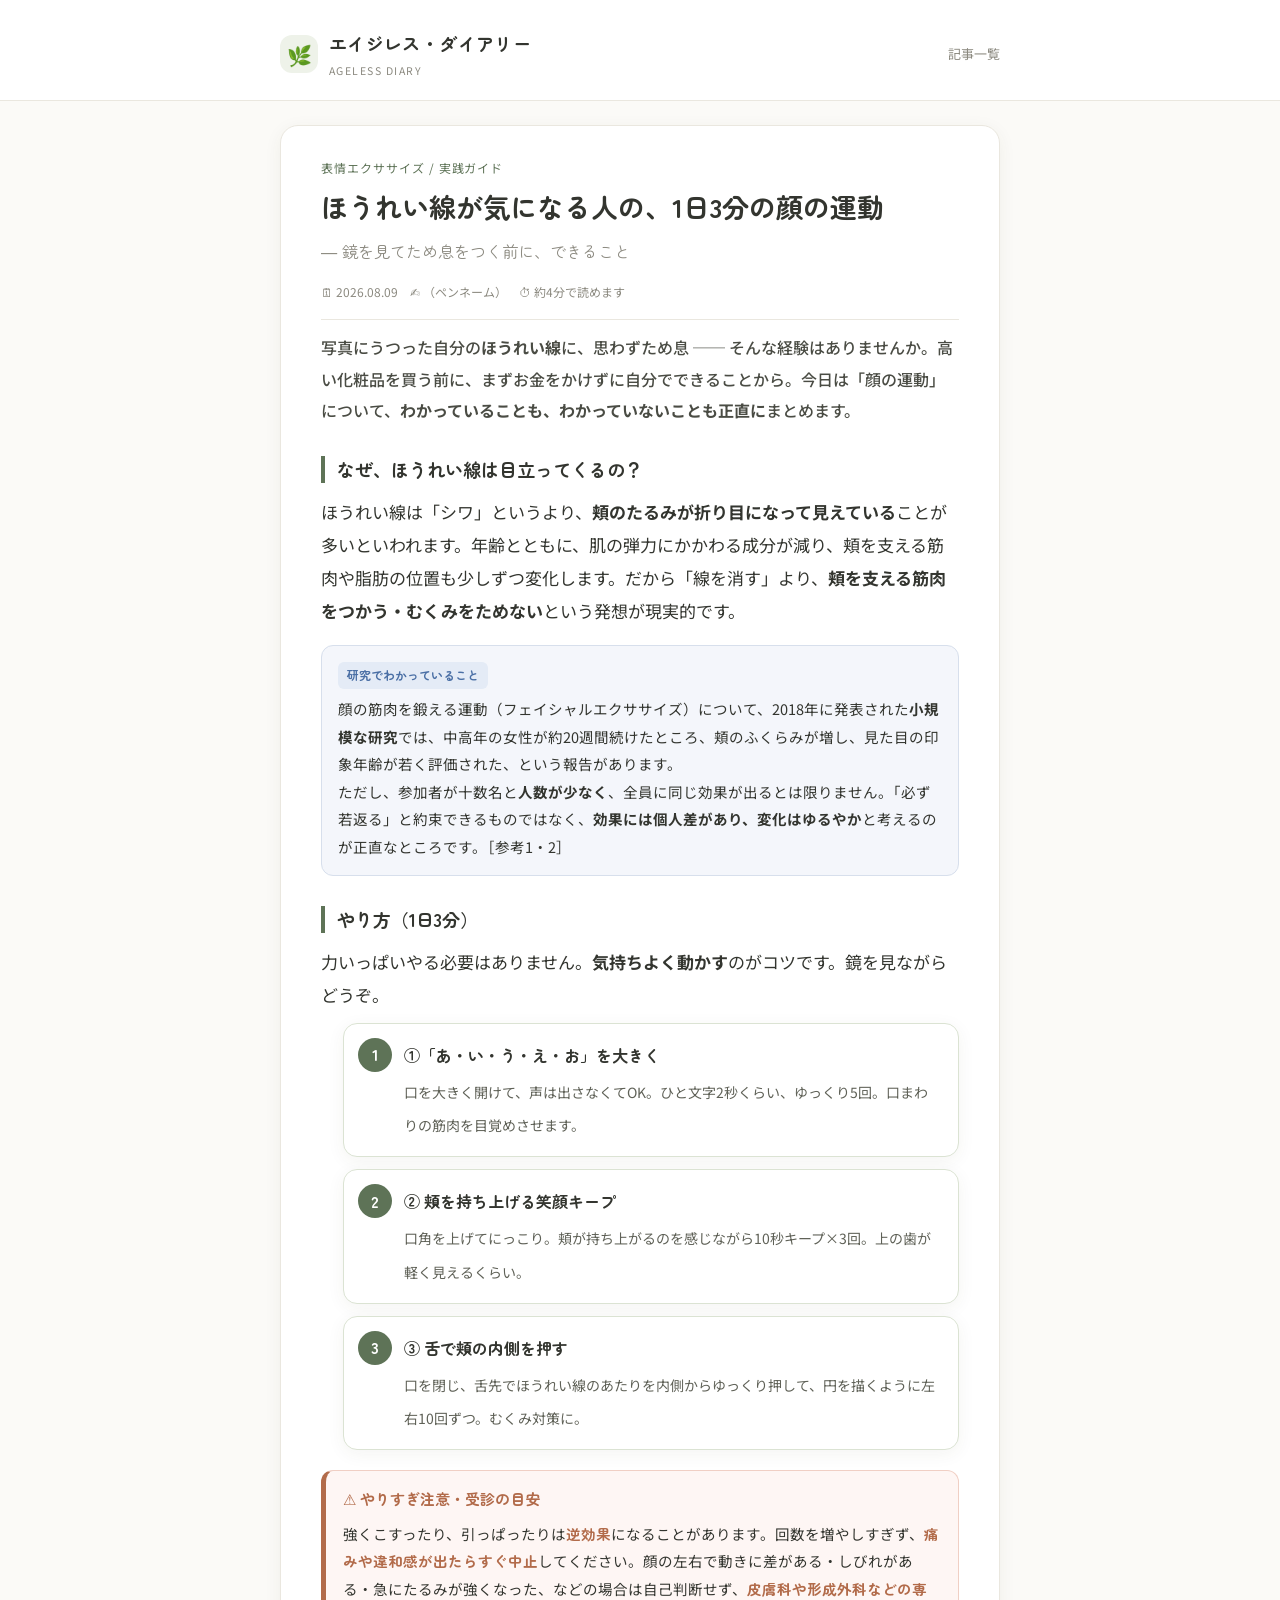
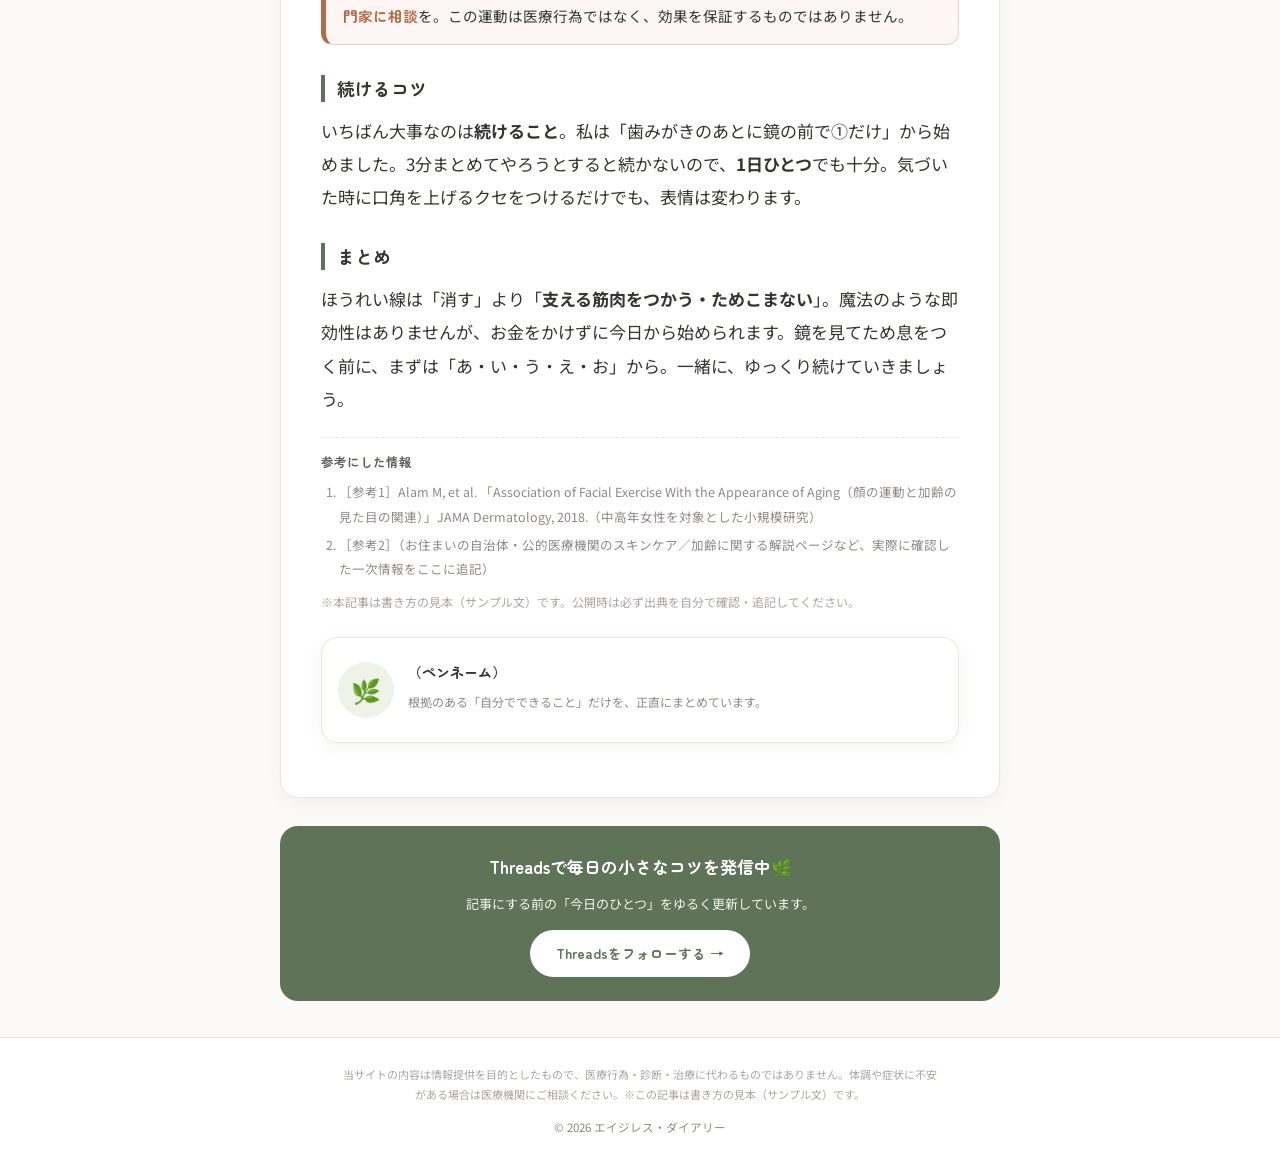
==== houreisen-exercise.html @ 45f68509 "Add Ageless Diary site (info-first anti-aging, affiliate off pre-approval) Co-Authored-By: Claude Op" ====
<!DOCTYPE html>
<html lang="ja">
<head>
<meta charset="UTF-8">
<meta name="viewport" content="width=device-width, initial-scale=1.0">
<!-- これは「書き方の見本」です。中身は差し替え前提のサンプルです。 -->
<title>ほうれい線が気になる人の、1日3分の顔の運動 ｜ エイジレス・ダイアリー</title>
<meta name="description" content="ほうれい線が気になる方へ。表情筋を動かす簡単な運動のやり方を、研究でわかっていること・限界・やりすぎの注意まで正直にまとめました。1日3分から。">
<link rel="preconnect" href="https://fonts.googleapis.com">
<link href="https://fonts.googleapis.com/css2?family=Zen+Maru+Gothic:wght@400;500;700&family=Noto+Sans+JP:wght@400;500;700&display=swap" rel="stylesheet">
<link rel="stylesheet" href="assets/style.css">
</head>
<body>

<header class="site-head">
  <div class="wrap">
    <a class="brand" href="index.html">
      <span class="mark">🌿</span>
      <span class="name">エイジレス・ダイアリー<small>AGELESS DIARY</small></span>
    </a>
    <nav class="nav"><a href="index.html">記事一覧</a></nav>
  </div>
</header>

<main class="wrap">
  <article class="article">
    <div class="kicker">表情エクササイズ / 実践ガイド</div>
    <h1>ほうれい線が気になる人の、1日3分の顔の運動<br><small style="font-size:.6em;color:#8C8A80;font-weight:400">― 鏡を見てため息をつく前に、できること</small></h1>
    <div class="byline">
      <span>🗓 2026.08.09</span>
      <span>✍ （ペンネーム）</span>
      <span>⏱ 約4分で読めます</span>
    </div>

    <p class="lead">写真にうつった自分の<b>ほうれい線</b>に、思わずため息 ── そんな経験はありませんか。高い化粧品を買う前に、まずお金をかけずに自分でできることから。今日は「顔の運動」について、<b>わかっていることも、わかっていないことも正直に</b>まとめます。</p>

    <h2>なぜ、ほうれい線は目立ってくるの？</h2>
    <p>ほうれい線は「シワ」というより、<b>頬のたるみが折り目になって見えている</b>ことが多いといわれます。年齢とともに、肌の弾力にかかわる成分が減り、頬を支える筋肉や脂肪の位置も少しずつ変化します。だから「線を消す」より、<b>頬を支える筋肉をつかう・むくみをためない</b>という発想が現実的です。</p>

    <div class="evidence">
      <span class="lb">研究でわかっていること</span><br>
      顔の筋肉を鍛える運動（フェイシャルエクササイズ）について、2018年に発表された<b>小規模な研究</b>では、中高年の女性が約20週間続けたところ、頬のふくらみが増し、見た目の印象年齢が若く評価された、という報告があります。<br>
      ただし、参加者が十数名と<b>人数が少なく</b>、全員に同じ効果が出るとは限りません。「必ず若返る」と約束できるものではなく、<b>効果には個人差があり、変化はゆるやか</b>と考えるのが正直なところです。［参考1・2］
    </div>

    <h2>やり方（1日3分）</h2>
    <p>力いっぱいやる必要はありません。<b>気持ちよく動かす</b>のがコツです。鏡を見ながらどうぞ。</p>
    <ol class="steps">
      <li><b>①「あ・い・う・え・お」を大きく</b><span class="cnt">口を大きく開けて、声は出さなくてOK。ひと文字2秒くらい、ゆっくり5回。口まわりの筋肉を目覚めさせます。</span></li>
      <li><b>② 頬を持ち上げる笑顔キープ</b><span class="cnt">口角を上げてにっこり。頬が持ち上がるのを感じながら10秒キープ×3回。上の歯が軽く見えるくらい。</span></li>
      <li><b>③ 舌で頬の内側を押す</b><span class="cnt">口を閉じ、舌先でほうれい線のあたりを内側からゆっくり押して、円を描くように左右10回ずつ。むくみ対策に。</span></li>
    </ol>

    <div class="caution">
      <div class="ttl">⚠ やりすぎ注意・受診の目安</div>
      強くこすったり、引っぱったりは<b>逆効果</b>になることがあります。回数を増やしすぎず、<b>痛みや違和感が出たらすぐ中止</b>してください。顔の左右で動きに差がある・しびれがある・急にたるみが強くなった、などの場合は自己判断せず、<b>皮膚科や形成外科などの専門家に相談</b>を。この運動は医療行為ではなく、効果を保証するものではありません。
    </div>

    <h2>続けるコツ</h2>
    <p>いちばん大事なのは<b>続けること</b>。私は「歯みがきのあとに鏡の前で①だけ」から始めました。3分まとめてやろうとすると続かないので、<b>1日ひとつ</b>でも十分。気づいた時に口角を上げるクセをつけるだけでも、表情は変わります。</p>

    <h2>まとめ</h2>
    <p>ほうれい線は「消す」より「<b>支える筋肉をつかう・ためこまない</b>」。魔法のような即効性はありませんが、お金をかけずに今日から始められます。鏡を見てため息をつく前に、まずは「あ・い・う・え・お」から。一緒に、ゆっくり続けていきましょう。</p>

    <!-- ▼ 楽天リンクは審査前のため「オフ」にしています（審査通過後に有効化）▼
    <div class="pr-banner"><b>PR</b>：以下は楽天アフィリエイトのリンクを含みます。無くても運動は実践できます。あくまで「あると続けやすい」道具の紹介です。</div>
    <div class="product">
      <div class="head">
        <div class="thumb" style="display:grid;place-items:center;font-size:34px;color:#5E7357">🪞</div>
        <div class="meta">
          <h4>（サンプル）卓上ミラー／かっさプレート など</h4>
          <div class="price">1,000円<span style="font-size:.6em;font-weight:400">前後（掲載時点・楽天市場）</span></div>
        </div>
      </div>
      <a class="cta" href="#（ここに楽天アフィリエイトのリンクを貼る）" target="_blank" rel="nofollow noopener sponsored">楽天市場で見る</a>
      <div class="disc">※価格・在庫は変動します。無くても方法は実践できます。</div>
    </div>
    ▲ ここまで楽天リンク（審査通過後に有効化）▲ -->

    <div class="source">
      <b>参考にした情報</b>
      <ol>
        <li>［参考1］Alam M, et al. 「Association of Facial Exercise With the Appearance of Aging（顔の運動と加齢の見た目の関連）」JAMA Dermatology, 2018.（中高年女性を対象とした小規模研究）</li>
        <li>［参考2］（お住まいの自治体・公的医療機関のスキンケア／加齢に関する解説ページなど、実際に確認した一次情報をここに追記）</li>
      </ol>
      <p style="margin-top:8px;color:#A8A69C;font-size:12px">※本記事は書き方の見本（サンプル文）です。公開時は必ず出典を自分で確認・追記してください。</p>
    </div>

    <div class="author">
      <div class="av">🌿</div>
      <div class="t">
        <b>（ペンネーム）</b>
        <p>根拠のある「自分でできること」だけを、正直にまとめています。</p>
      </div>
    </div>
  </article>

  <div class="follow">
    <h3>Threadsで毎日の小さなコツを発信中🌿</h3>
    <p>記事にする前の「今日のひとつ」をゆるく更新しています。</p>
    <a href="https://www.threads.net/" target="_blank" rel="noopener">Threadsをフォローする →</a>
  </div>
</main>

<footer class="site-foot">
  <div class="wrap">
    <p class="disc">当サイトの内容は情報提供を目的としたもので、医療行為・診断・治療に代わるものではありません。体調や症状に不安がある場合は医療機関にご相談ください。※この記事は書き方の見本（サンプル文）です。</p>
    <p>© <span id="yr"></span> エイジレス・ダイアリー</p>
  </div>
</footer>
<script>document.getElementById('yr').textContent=new Date().getFullYear();</script>
</body>
</html>
---- assets/style.css ----
/* =========================================================
   Ageless Diary ― 共有スタイル
   政治・経済のポートフォリオとは意図的に別デザイン（分離）
   ブランド色を変えたい場合は下の :root の変数だけ触ればOK
   ========================================================= */
:root{
  --bg:#FBFAF7; --surface:#FFFFFF; --ink:#33352F; --muted:#8C8A80;
  --sage:#5E7357; --sage-soft:#EEF2E9; --sage-line:#DBE3D3;
  --line:#EAE7DF; --gold:#B79B5B; --pr:#B26B4A;
  --disp:'Zen Maru Gothic',system-ui,sans-serif;
  --body:'Noto Sans JP',system-ui,sans-serif;
  --shadow:0 4px 18px rgba(60,60,40,.06);
}
*{margin:0;padding:0;box-sizing:border-box;-webkit-tap-highlight-color:transparent}
html{scroll-behavior:smooth}
/* シニア層が読みやすいよう本文は大きめ・行間ゆったり・高コントラスト */
body{font-family:var(--body);background:var(--bg);color:var(--ink);line-height:1.95;font-size:17px}
a{color:var(--sage);text-decoration:none}
img{max-width:100%;display:block}
.wrap{max-width:760px;margin:0 auto;padding:0 20px}

/* ---- ヘッダー ---- */
.site-head{padding:26px 0 18px;border-bottom:1px solid var(--line);background:var(--surface)}
.site-head .wrap{display:flex;align-items:center;justify-content:space-between;gap:16px;flex-wrap:wrap}
.brand{display:flex;align-items:center;gap:11px}
.brand .mark{width:38px;height:38px;border-radius:12px;background:var(--sage-soft);
  display:grid;place-items:center;font-size:20px;flex:0 0 38px}
.brand .name{font-family:var(--disp);font-weight:700;font-size:18px;letter-spacing:.02em;color:var(--ink)}
.brand .name small{display:block;font-family:var(--body);font-weight:400;font-size:10.5px;color:var(--muted);letter-spacing:.14em}
.nav{display:flex;gap:18px;font-size:13px;color:var(--muted)}
.nav a{color:var(--muted)}
.nav a:hover{color:var(--sage)}

/* ---- ヒーロー ---- */
.hero{background:linear-gradient(180deg,var(--sage-soft),var(--bg));padding:44px 0 40px;text-align:center}
.hero h1{font-family:var(--disp);font-weight:700;font-size:clamp(22px,5.4vw,30px);line-height:1.5;letter-spacing:.02em}
.hero p{color:#5f6157;font-size:14px;margin-top:12px;line-height:1.9}
.hero .pill{display:inline-block;margin-top:16px;font-size:12px;color:var(--sage);
  background:var(--surface);border:1px solid var(--sage-line);border-radius:99px;padding:5px 15px}

/* ---- セクション見出し ---- */
.sec{padding:34px 0}
.sec-h{font-family:var(--disp);font-weight:700;font-size:16px;letter-spacing:.06em;color:var(--ink);
  display:flex;align-items:center;gap:10px;margin-bottom:16px}
.sec-h::after{content:"";flex:1;height:1px;background:var(--line)}

/* ---- 記事カード一覧 ---- */
.cards{display:grid;grid-template-columns:1fr;gap:16px}
@media(min-width:600px){.cards{grid-template-columns:1fr 1fr}}
.card{background:var(--surface);border:1px solid var(--line);border-radius:16px;overflow:hidden;box-shadow:var(--shadow);
  display:flex;flex-direction:column;transition:transform .15s,box-shadow .15s}
.card:hover{transform:translateY(-2px);box-shadow:0 8px 24px rgba(60,60,40,.1)}
.card .ph{aspect-ratio:16/9;background:var(--sage-soft);display:grid;place-items:center;color:var(--sage);font-size:30px}
.card .ph img{width:100%;height:100%;object-fit:cover}
.card .c{padding:15px 16px 17px}
.card .tag{display:inline-block;font-size:10.5px;color:var(--sage);background:var(--sage-soft);
  border-radius:6px;padding:2px 8px;letter-spacing:.04em}
.card h3{font-family:var(--disp);font-weight:700;font-size:15px;line-height:1.55;margin:9px 0 6px;color:var(--ink)}
.card p{font-size:12.5px;color:var(--muted);line-height:1.75;display:-webkit-box;-webkit-line-clamp:2;-webkit-box-orient:vertical;overflow:hidden}
.card .date{font-size:11px;color:#B4B2A8;margin-top:9px}

/* ---- 記事本文 ---- */
.article{background:var(--surface);border:1px solid var(--line);border-radius:18px;box-shadow:var(--shadow);
  padding:30px clamp(20px,5vw,40px);margin:24px 0}
.article .kicker{font-size:12px;color:var(--sage);letter-spacing:.08em}
.article h1{font-family:var(--disp);font-weight:700;font-size:clamp(21px,4.6vw,27px);line-height:1.5;margin:8px 0 12px}
.article .byline{font-size:12px;color:var(--muted);display:flex;gap:12px;flex-wrap:wrap;border-bottom:1px solid var(--line);padding-bottom:16px;margin-bottom:8px}
.article h2{font-family:var(--disp);font-weight:700;font-size:18px;margin:30px 0 10px;padding-left:12px;border-left:4px solid var(--sage);line-height:1.5}
.article h3{font-family:var(--disp);font-weight:700;font-size:15.5px;margin:22px 0 8px;color:var(--sage)}
.article p{margin:12px 0}
.article ul,.article ol{margin:12px 0 12px 22px}
.article li{margin:5px 0}
.article img.hero-img{border-radius:14px;margin:18px 0}
.article .lead{font-size:16px;color:#4a4c44;font-weight:500}

/* ---- PR / 法令バナー ---- */
.pr-banner{background:#FBF1EA;border:1px solid #EAD3C4;color:#9A5A3C;border-radius:12px;
  padding:11px 15px;font-size:12.5px;line-height:1.8;margin:16px 0}
.pr-banner b{color:var(--pr)}
.note-box{background:var(--sage-soft);border:1px solid var(--sage-line);border-radius:12px;
  padding:13px 16px;font-size:12.5px;color:#4f6148;line-height:1.85;margin:16px 0}
.note-box b{color:var(--sage)}

/* ---- 手順ステップ（エクササイズ等）---- */
.steps{list-style:none;margin:18px 0;counter-reset:step}
.steps li{position:relative;background:var(--surface);border:1px solid var(--sage-line);border-radius:14px;
  padding:16px 18px 16px 60px;margin:12px 0;counter-increment:step;box-shadow:var(--shadow)}
.steps li::before{content:counter(step);position:absolute;left:14px;top:14px;width:34px;height:34px;
  background:var(--sage);color:#fff;border-radius:50%;display:grid;place-items:center;
  font-family:var(--disp);font-weight:700;font-size:16px}
.steps li b{font-family:var(--disp);display:block;margin-bottom:3px;font-size:16px}
.steps li .cnt{font-size:14px;color:#5f6157}

/* ---- エビデンス・出典 ---- */
.evidence{background:#F4F6FB;border:1px solid #D7DFEC;border-radius:12px;padding:14px 16px;margin:18px 0;font-size:14.5px;line-height:1.9}
.evidence .lb{display:inline-block;font-family:var(--disp);font-weight:700;font-size:12px;color:#4A6FA5;
  background:#E4EBF6;border-radius:6px;padding:2px 9px;margin-bottom:6px}
.source{font-size:12.5px;color:var(--muted);border-top:1px dashed var(--line);margin-top:22px;padding-top:12px}
.source b{color:#5f6157;font-family:var(--disp)}
.source ol{margin:6px 0 0 18px}
.source li{margin:4px 0}

/* ---- 医療の注意（受診目安・やりすぎ注意）---- */
.caution{background:#FEF6F4;border:1px solid #F0CFC4;border-left:5px solid var(--pr);border-radius:12px;
  padding:14px 17px;margin:20px 0;font-size:14.5px;line-height:1.9}
.caution b{color:var(--pr);font-family:var(--disp)}
.caution .ttl{display:flex;align-items:center;gap:8px;font-family:var(--disp);font-weight:700;color:var(--pr);font-size:15px;margin-bottom:6px}

/* ---- 商品ボックス（楽天リンク）---- */
.product{border:1px solid var(--sage-line);border-radius:16px;padding:16px;margin:20px 0;background:#FCFDFB}
.product .head{display:flex;gap:14px}
.product .thumb{width:96px;height:96px;flex:0 0 96px;border-radius:12px;object-fit:cover;background:var(--sage-soft)}
.product .meta h4{font-family:var(--disp);font-weight:700;font-size:14.5px;line-height:1.5}
.product .meta .price{font-family:var(--disp);font-weight:700;font-size:19px;color:var(--pr);margin-top:6px}
.product .meta .stars{color:var(--gold);font-size:13px;margin-top:4px}
.product .cta{display:block;text-align:center;margin-top:14px;font-family:var(--disp);font-weight:700;font-size:14px;
  color:#fff;background:linear-gradient(135deg,#6E8465,var(--sage));border-radius:99px;padding:12px;letter-spacing:.04em}
.product .cta:hover{filter:brightness(1.05)}
.product .disc{font-size:10.5px;color:var(--muted);text-align:center;margin-top:8px}

/* ---- 著者/プロフィール ---- */
.author{display:flex;gap:14px;align-items:center;background:var(--surface);border:1px solid var(--line);
  border-radius:16px;padding:16px;margin:24px 0;box-shadow:var(--shadow)}
.author .av{width:56px;height:56px;border-radius:50%;background:var(--sage-soft);flex:0 0 56px;display:grid;place-items:center;font-size:24px}
.author .t b{font-family:var(--disp);font-size:14px}
.author .t p{font-size:12px;color:var(--muted);margin-top:3px}

/* ---- CTA帯（プロフ導線）---- */
.follow{background:var(--sage);color:#fff;border-radius:18px;padding:24px;text-align:center;margin:28px 0}
.follow h3{font-family:var(--disp);font-weight:700;font-size:17px}
.follow p{font-size:13px;opacity:.92;margin:8px 0 14px}
.follow a{display:inline-block;background:#fff;color:var(--sage);font-family:var(--disp);font-weight:700;
  font-size:13.5px;border-radius:99px;padding:10px 26px}

/* ---- フッター ---- */
.site-foot{border-top:1px solid var(--line);background:var(--surface);padding:26px 0;margin-top:36px;
  text-align:center;font-size:11.5px;color:var(--muted);line-height:1.9}
.site-foot a{color:var(--muted)}
.site-foot .disc{max-width:600px;margin:0 auto 12px;font-size:11px;color:#A8A69C}
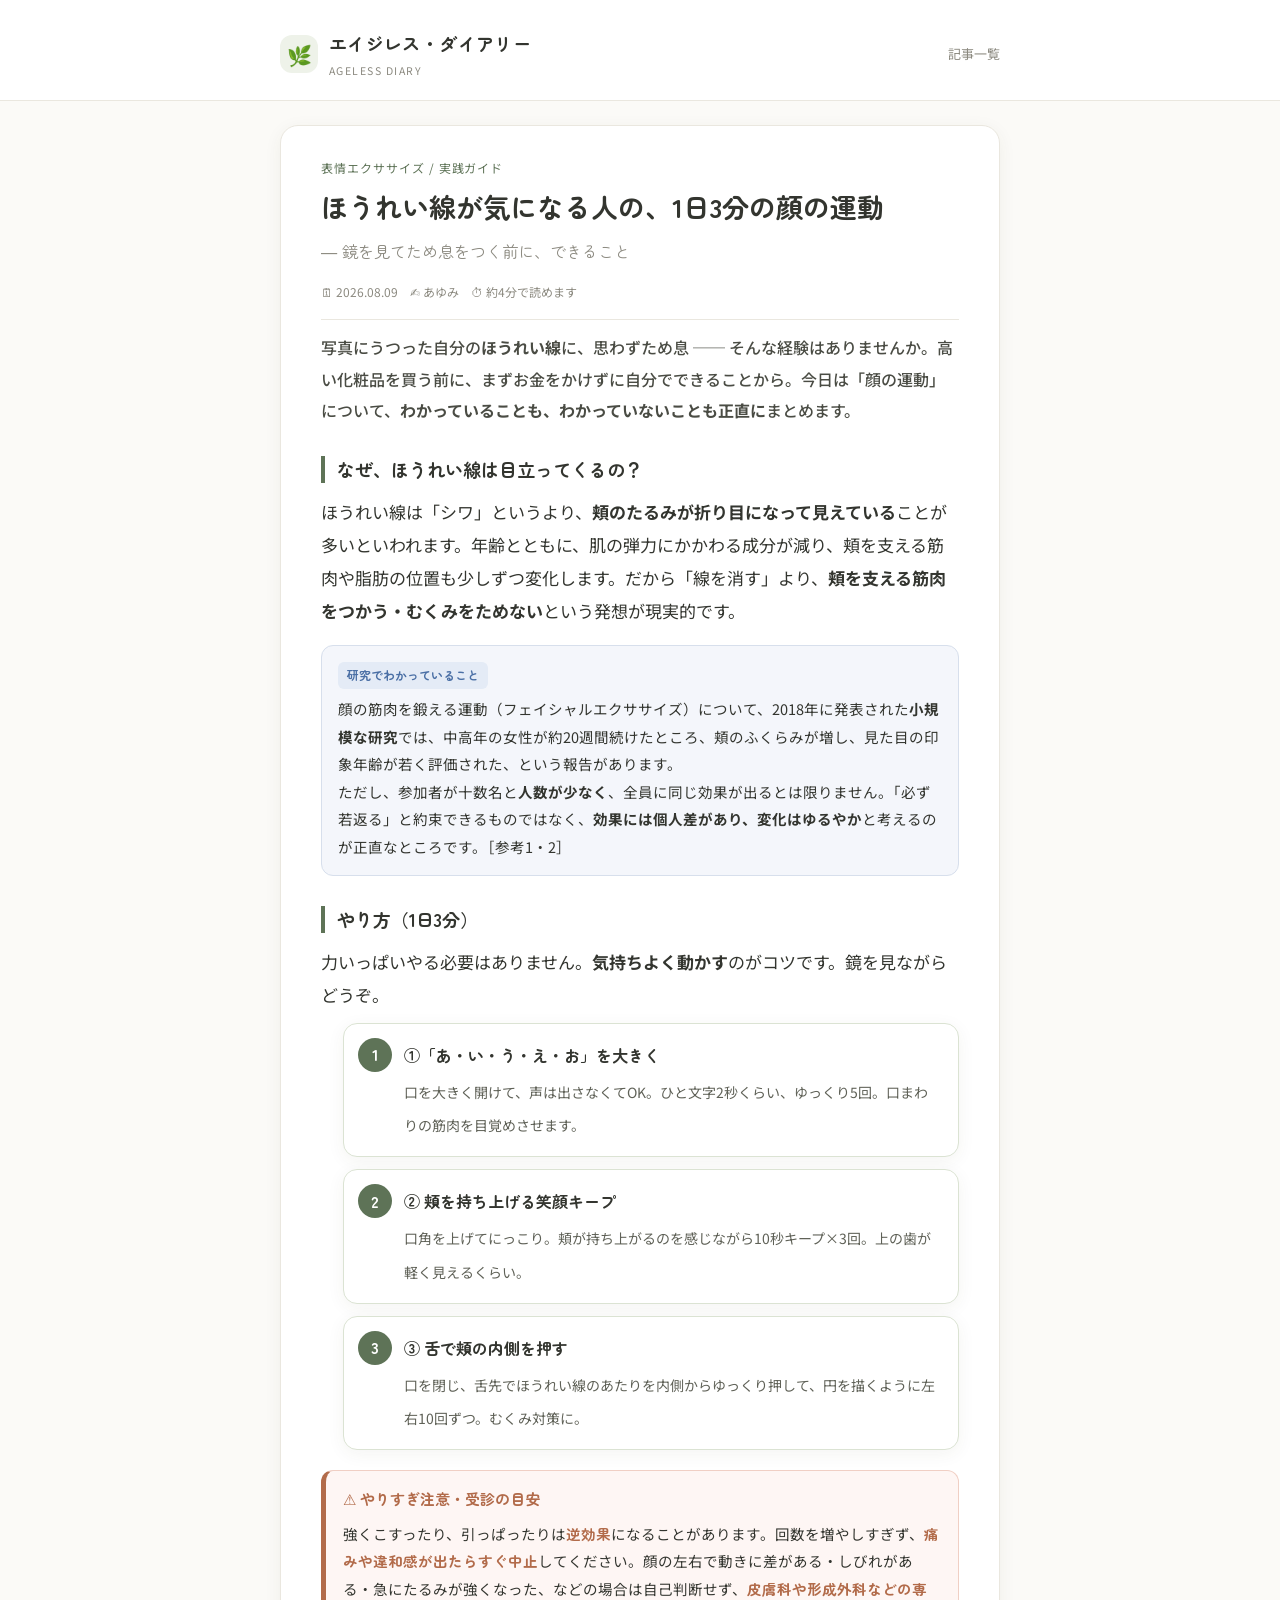
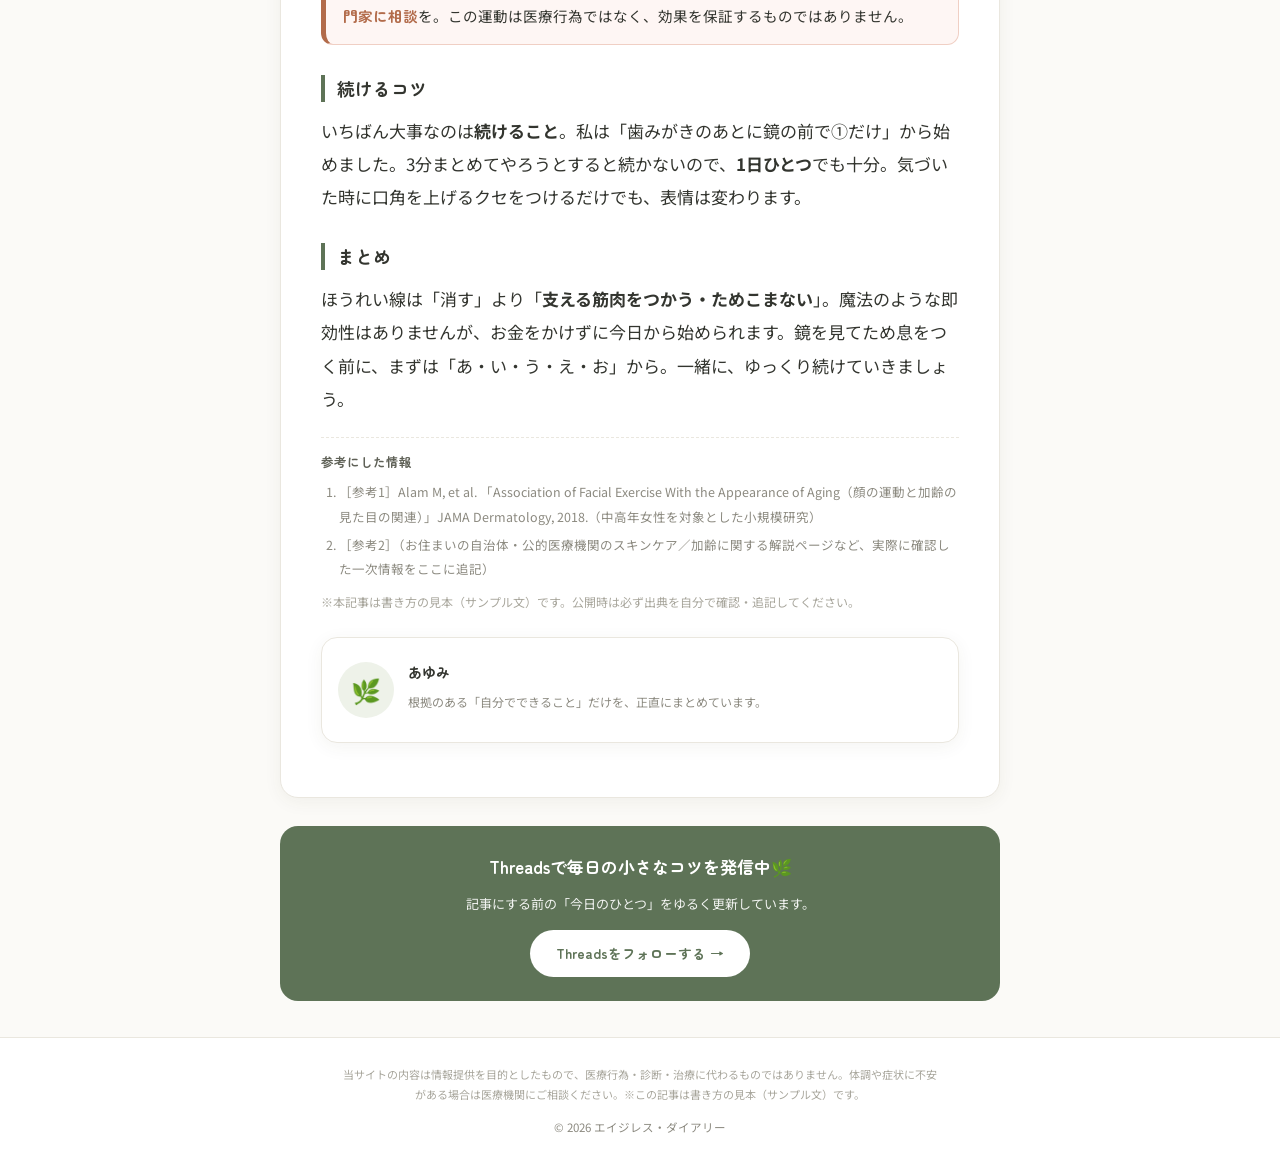
==== commit ece0a0a8: "Set pen name to あゆみ Co-Authored-By: Claude Opus 4.8 <noreply@anthropic.com> Claude-Session: https://" ====
--- a/houreisen-exercise.html
+++ b/houreisen-exercise.html
@@ -28,7 +28,7 @@
     <h1>ほうれい線が気になる人の、1日3分の顔の運動<br><small style="font-size:.6em;color:#8C8A80;font-weight:400">― 鏡を見てため息をつく前に、できること</small></h1>
     <div class="byline">
       <span>🗓 2026.08.09</span>
-      <span>✍ （ペンネーム）</span>
+      <span>✍ あゆみ</span>
       <span>⏱ 約4分で読めます</span>
     </div>
 
@@ -89,7 +89,7 @@
     <div class="author">
       <div class="av">🌿</div>
       <div class="t">
-        <b>（ペンネーム）</b>
+        <b>あゆみ</b>
         <p>根拠のある「自分でできること」だけを、正直にまとめています。</p>
       </div>
     </div>
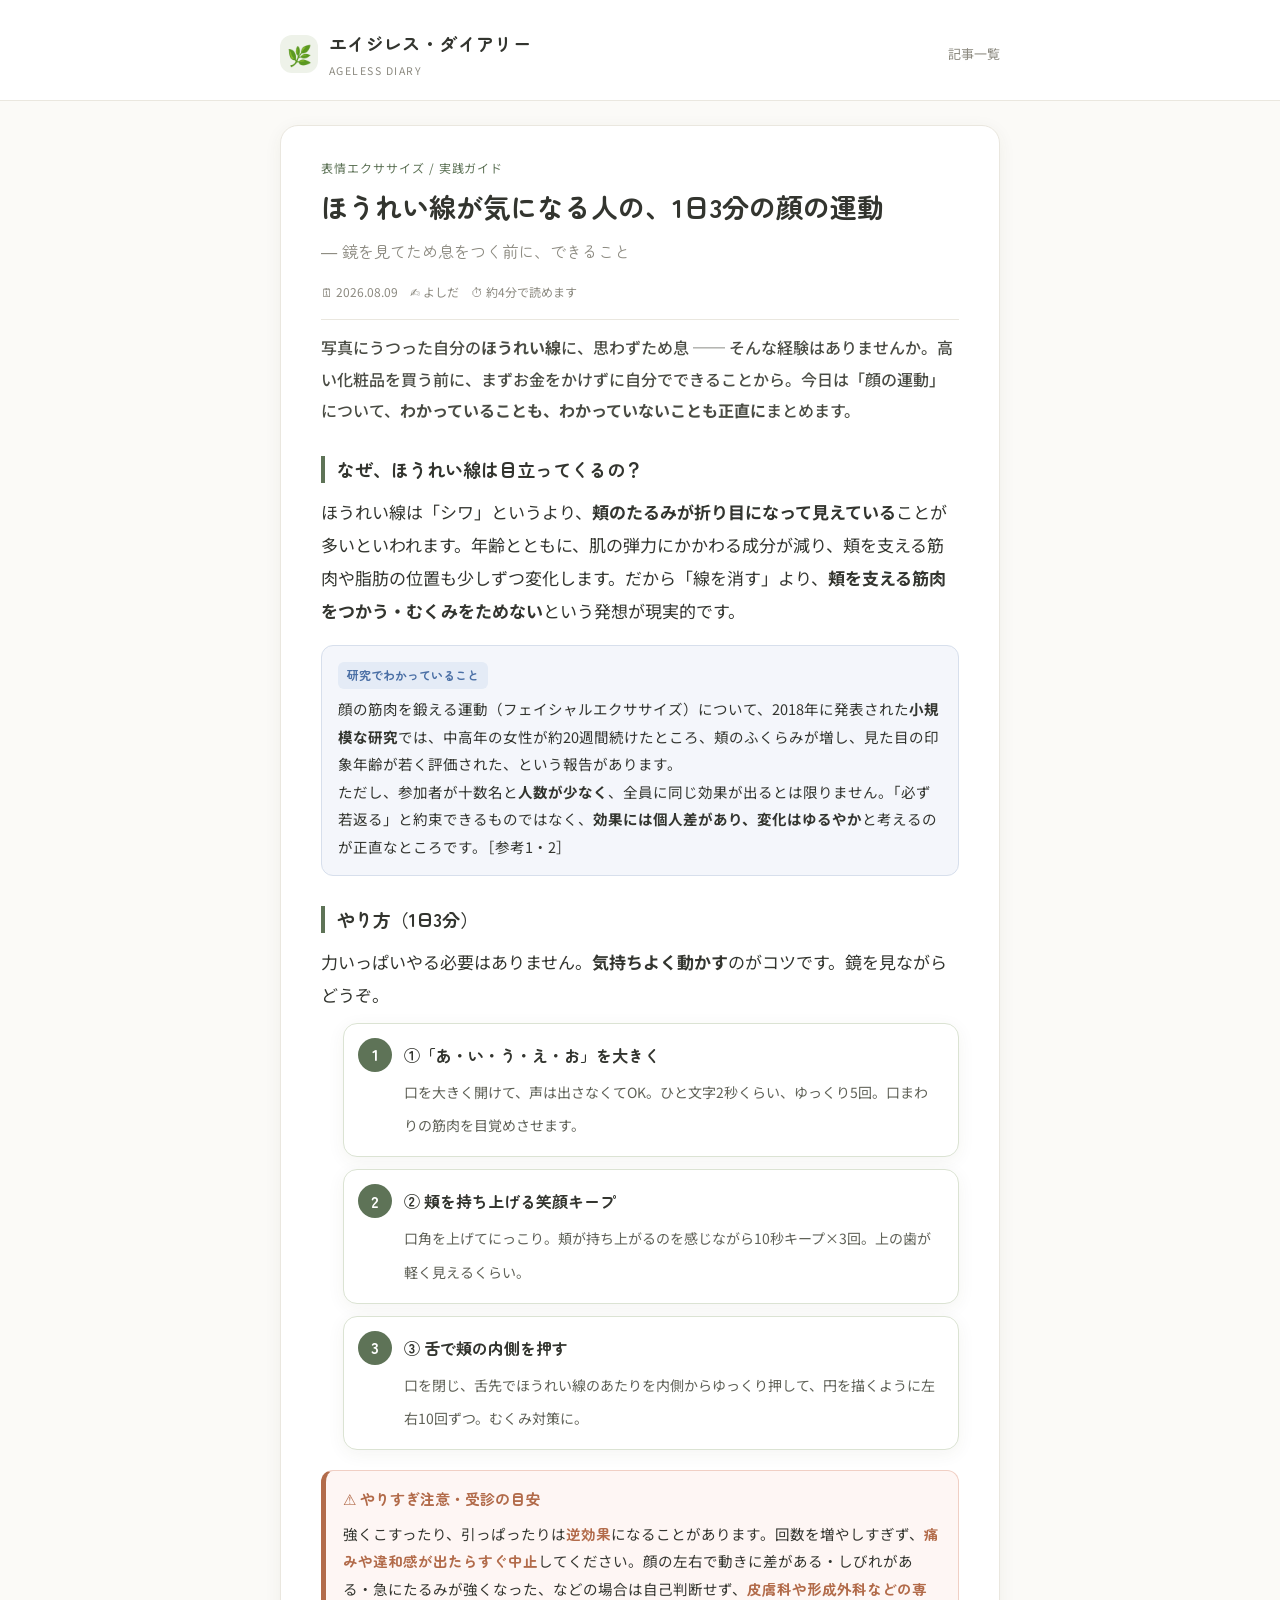
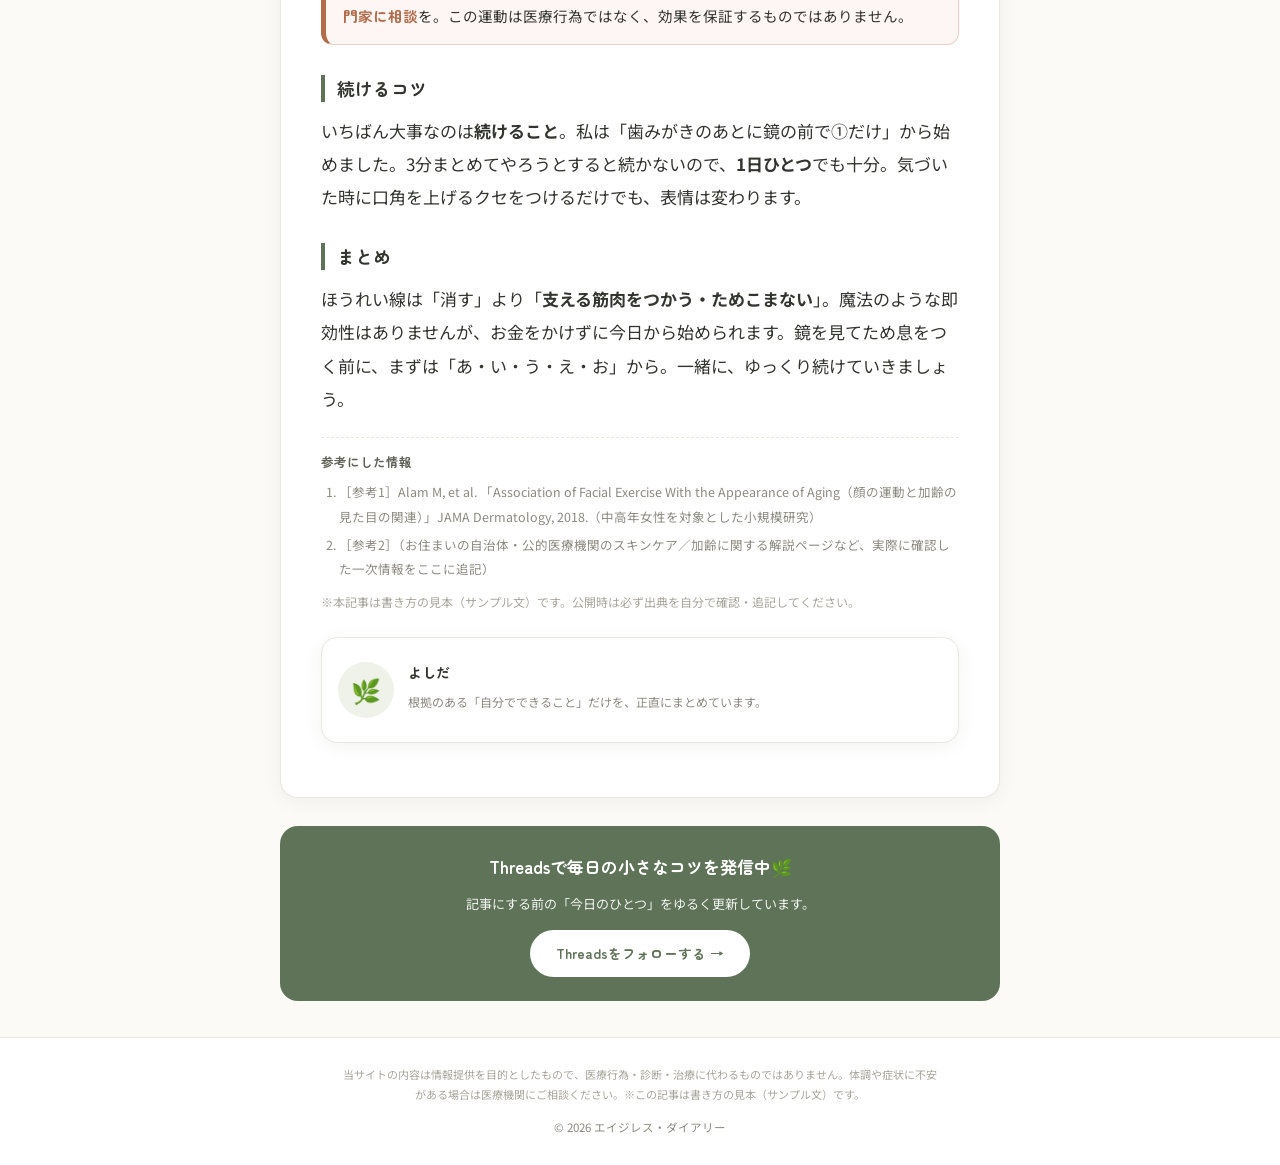
==== commit 7825c754: "Switch persona to よしだ (70), honest first-person; update handle links Co-Authored-By: Claude Opus 4.8" ====
--- a/houreisen-exercise.html
+++ b/houreisen-exercise.html
@@ -6,6 +6,12 @@
 <!-- これは「書き方の見本」です。中身は差し替え前提のサンプルです。 -->
 <title>ほうれい線が気になる人の、1日3分の顔の運動 ｜ エイジレス・ダイアリー</title>
 <meta name="description" content="ほうれい線が気になる方へ。表情筋を動かす簡単な運動のやり方を、研究でわかっていること・限界・やりすぎの注意まで正直にまとめました。1日3分から。">
+<meta property="og:title" content="ほうれい線が気になる人の、1日3分の顔の運動">
+<meta property="og:description" content="研究でわかっていること・やり方の手順・やりすぎの注意まで、正直にまとめました。">
+<meta property="og:type" content="article">
+<meta property="og:image" content="https://dashiyo777-oss.github.io/ageless-diary/assets/logo-icon.png">
+<meta name="twitter:card" content="summary_large_image">
+<link rel="icon" type="image/png" href="assets/avatar.png">
 <link rel="preconnect" href="https://fonts.googleapis.com">
 <link href="https://fonts.googleapis.com/css2?family=Zen+Maru+Gothic:wght@400;500;700&family=Noto+Sans+JP:wght@400;500;700&display=swap" rel="stylesheet">
 <link rel="stylesheet" href="assets/style.css">
@@ -28,7 +34,7 @@
     <h1>ほうれい線が気になる人の、1日3分の顔の運動<br><small style="font-size:.6em;color:#8C8A80;font-weight:400">― 鏡を見てため息をつく前に、できること</small></h1>
     <div class="byline">
       <span>🗓 2026.08.09</span>
-      <span>✍ あゆみ</span>
+      <span>✍ よしだ</span>
       <span>⏱ 約4分で読めます</span>
     </div>
 
@@ -89,7 +95,7 @@
     <div class="author">
       <div class="av">🌿</div>
       <div class="t">
-        <b>あゆみ</b>
+        <b>よしだ</b>
         <p>根拠のある「自分でできること」だけを、正直にまとめています。</p>
       </div>
     </div>
@@ -98,7 +104,7 @@
   <div class="follow">
     <h3>Threadsで毎日の小さなコツを発信中🌿</h3>
     <p>記事にする前の「今日のひとつ」をゆるく更新しています。</p>
-    <a href="https://www.threads.net/" target="_blank" rel="noopener">Threadsをフォローする →</a>
+    <a href="https://www.threads.com/@yoshida.ageless" target="_blank" rel="noopener">Threadsをフォローする →</a>
   </div>
 </main>
 
